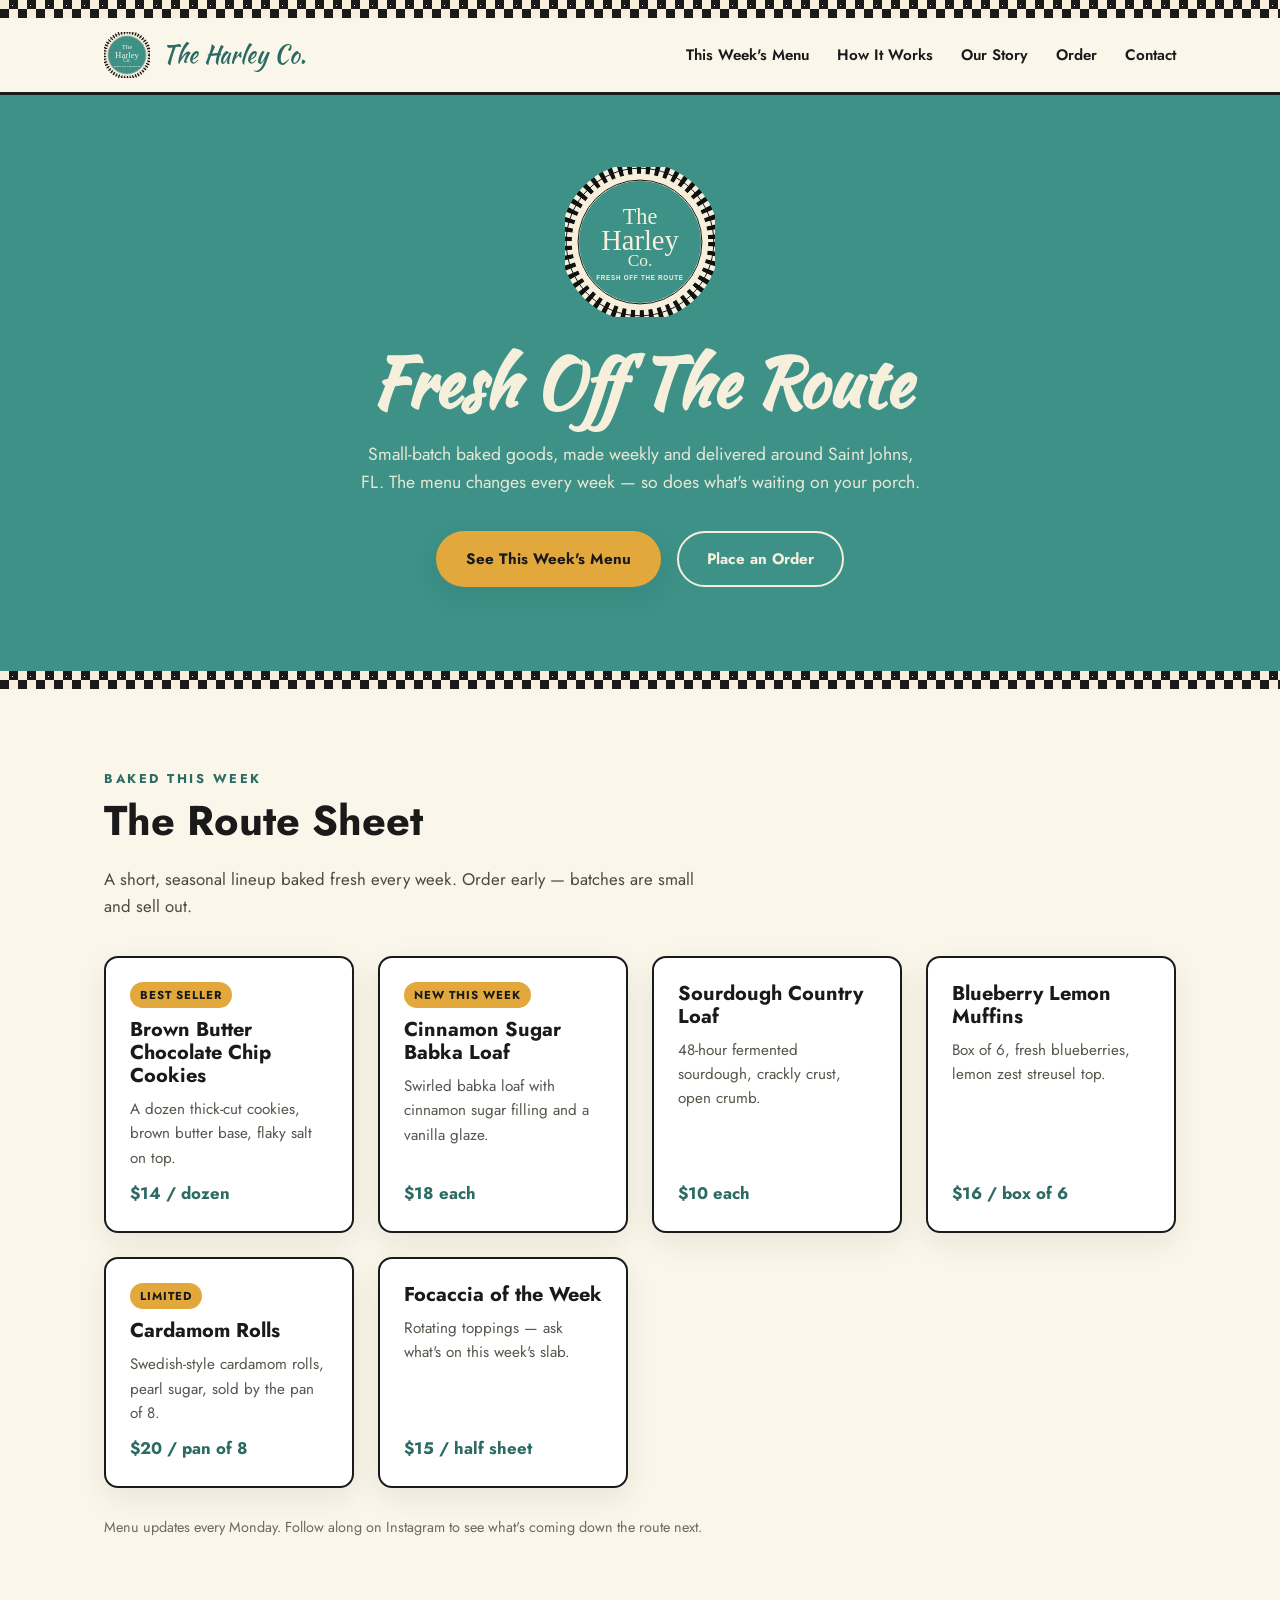
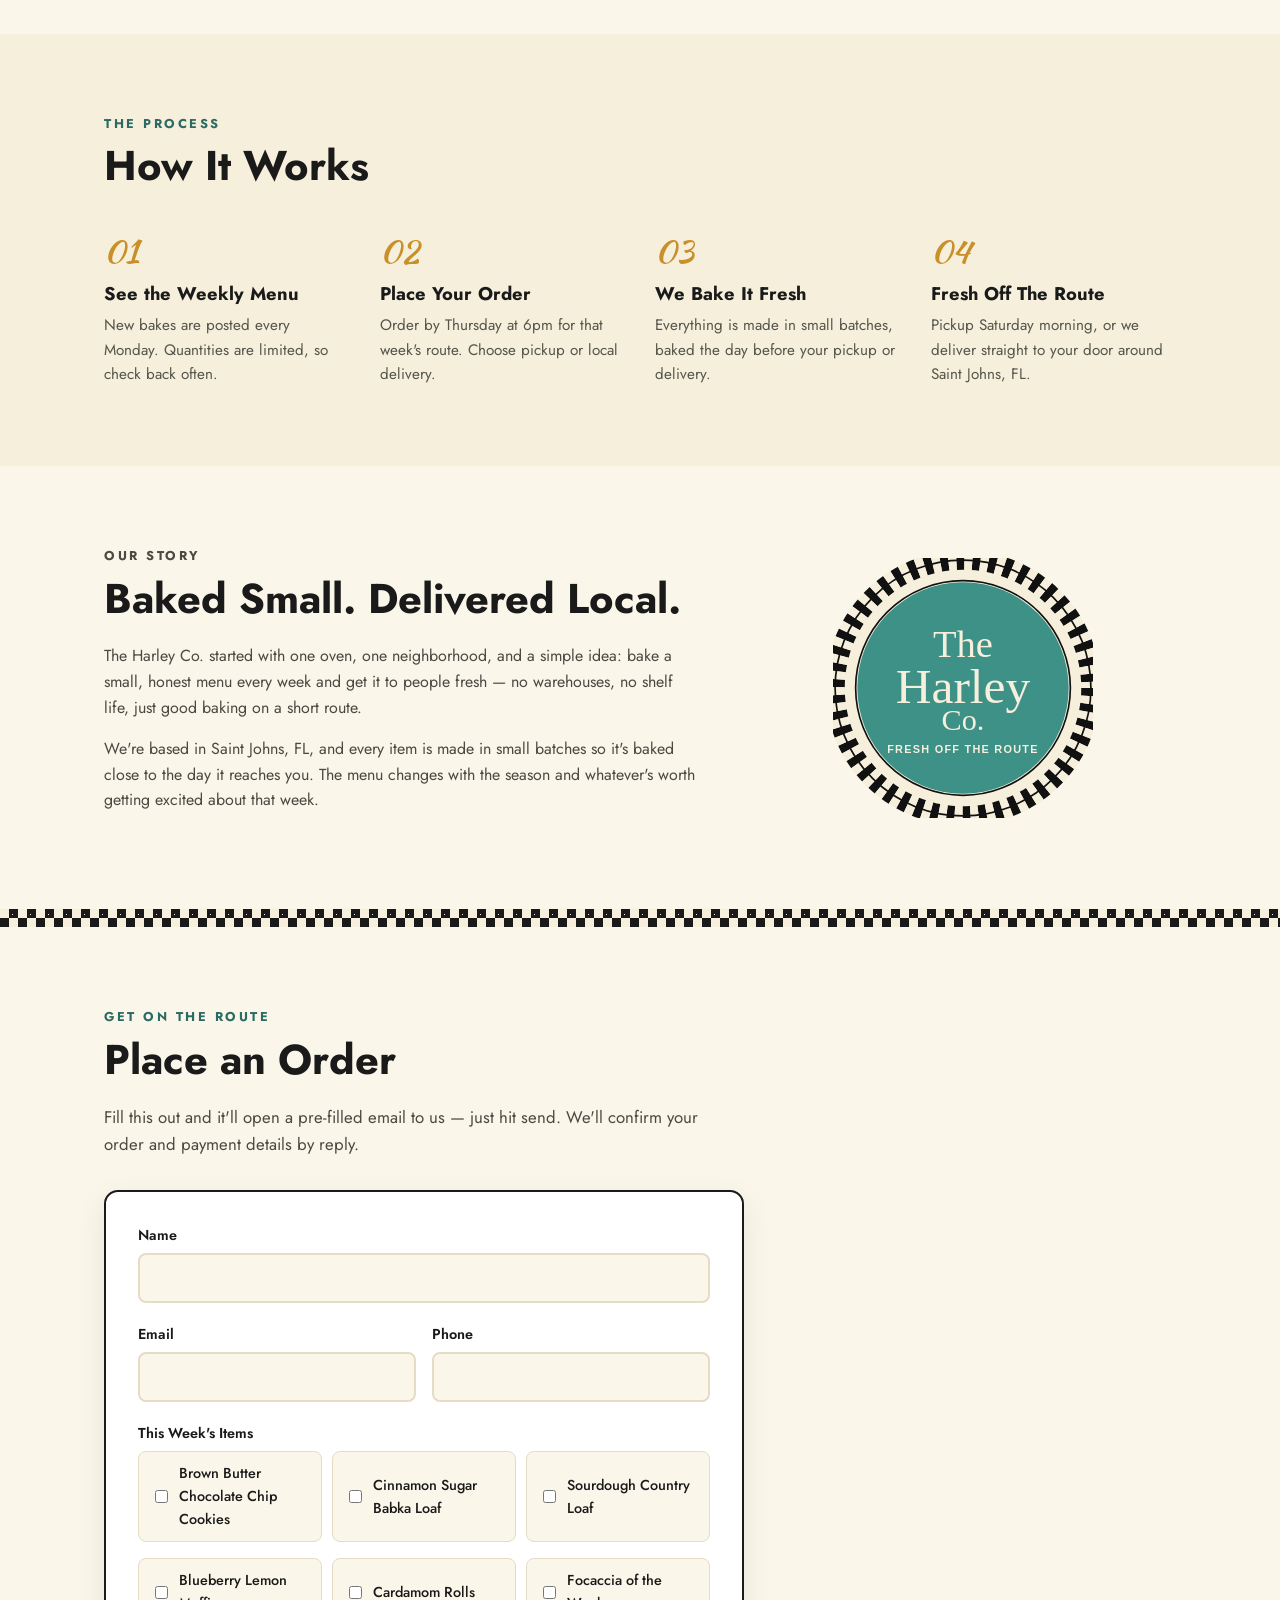
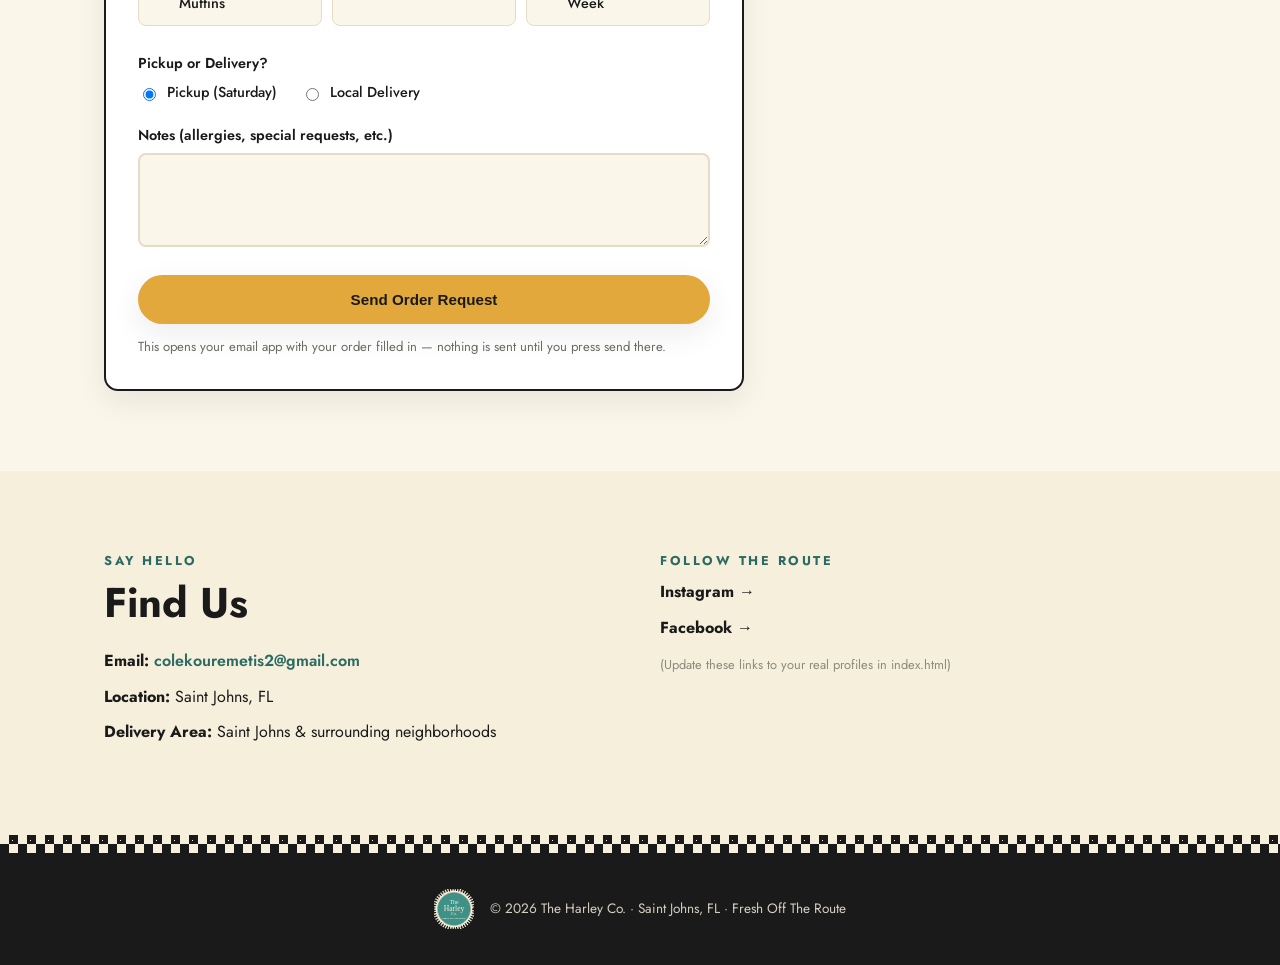
==== index.html @ 3309c350 "Initial version of The Harley Co. landing page" ====
<!doctype html>
<html lang="en">
<head>
<meta charset="UTF-8">
<meta name="viewport" content="width=device-width, initial-scale=1.0">
<title>The Harley Co. | Fresh Off The Route — Saint Johns, FL</title>
<meta name="description" content="The Harley Co. bakes small-batch goods every week in Saint Johns, FL. See this week's menu and order for pickup or delivery.">
<link rel="icon" type="image/svg+xml" href="images/logo.svg">

<link rel="preconnect" href="https://fonts.googleapis.com">
<link rel="preconnect" href="https://fonts.gstatic.com" crossorigin>
<link href="https://fonts.googleapis.com/css2?family=Kaushan+Script&family=Jost:wght@400;500;600;700;800&display=swap" rel="stylesheet">

<link rel="stylesheet" href="css/styles.css">
</head>
<body>

<div class="checker-strip" aria-hidden="true"></div>

<header class="site-header">
  <div class="wrap header-inner">
    <a href="#top" class="brand">
      <img src="images/logo.svg" alt="The Harley Co. logo" class="brand-logo">
      <span class="brand-name">The Harley Co.</span>
    </a>

    <nav class="site-nav" id="site-nav">
      <a href="#menu">This Week's Menu</a>
      <a href="#how-it-works">How It Works</a>
      <a href="#about">Our Story</a>
      <a href="#order">Order</a>
      <a href="#contact">Contact</a>
    </nav>

    <button class="nav-toggle" id="nav-toggle" aria-label="Toggle menu" aria-expanded="false" aria-controls="site-nav">
      <span></span><span></span><span></span>
    </button>
  </div>
</header>

<main id="top">

  <!-- HERO -->
  <section class="hero">
    <div class="wrap hero-inner">
      <img src="images/logo.svg" alt="The Harley Co. badge" class="hero-badge">
      <h1>Fresh Off The Route</h1>
      <p class="hero-sub">
        Small-batch baked goods, made weekly and delivered around Saint Johns, FL.
        The menu changes every week &mdash; so does what's waiting on your porch.
      </p>
      <div class="hero-actions">
        <a href="#menu" class="btn btn-primary">See This Week's Menu</a>
        <a href="#order" class="btn btn-outline">Place an Order</a>
      </div>
    </div>
  </section>

  <div class="checker-strip" aria-hidden="true"></div>

  <!-- THIS WEEK'S MENU -->
  <section id="menu" class="section">
    <div class="wrap">
      <p class="eyebrow">Baked This Week</p>
      <h2>The Route Sheet</h2>
      <p class="section-lede">
        A short, seasonal lineup baked fresh every week. Order early &mdash; batches are small and sell out.
      </p>

      <div class="menu-grid" id="menu-grid">
        <!-- populated by js/menu-data.js -->
      </div>

      <p class="menu-note">
        Menu updates every Monday. Follow along on Instagram to see what's coming down the route next.
      </p>
    </div>
  </section>

  <!-- HOW IT WORKS -->
  <section id="how-it-works" class="section section-alt">
    <div class="wrap">
      <p class="eyebrow">The Process</p>
      <h2>How It Works</h2>

      <div class="steps">
        <div class="step">
          <span class="step-num">01</span>
          <h3>See the Weekly Menu</h3>
          <p>New bakes are posted every Monday. Quantities are limited, so check back often.</p>
        </div>
        <div class="step">
          <span class="step-num">02</span>
          <h3>Place Your Order</h3>
          <p>Order by Thursday at 6pm for that week's route. Choose pickup or local delivery.</p>
        </div>
        <div class="step">
          <span class="step-num">03</span>
          <h3>We Bake It Fresh</h3>
          <p>Everything is made in small batches, baked the day before your pickup or delivery.</p>
        </div>
        <div class="step">
          <span class="step-num">04</span>
          <h3>Fresh Off The Route</h3>
          <p>Pickup Saturday morning, or we deliver straight to your door around Saint Johns, FL.</p>
        </div>
      </div>
    </div>
  </section>

  <!-- ABOUT -->
  <section id="about" class="section about">
    <div class="wrap about-inner">
      <div class="about-text">
        <p class="eyebrow">Our Story</p>
        <h2>Baked Small. Delivered Local.</h2>
        <p>
          The Harley Co. started with one oven, one neighborhood, and a simple idea:
          bake a small, honest menu every week and get it to people fresh &mdash; no
          warehouses, no shelf life, just good baking on a short route.
        </p>
        <p>
          We're based in Saint Johns, FL, and every item is made in small batches so
          it's baked close to the day it reaches you. The menu changes with the season
          and whatever's worth getting excited about that week.
        </p>
      </div>
      <div class="about-badge">
        <img src="images/logo.svg" alt="The Harley Co. badge">
      </div>
    </div>
  </section>

  <div class="checker-strip" aria-hidden="true"></div>

  <!-- ORDER FORM -->
  <section id="order" class="section">
    <div class="wrap">
      <p class="eyebrow">Get On The Route</p>
      <h2>Place an Order</h2>
      <p class="section-lede">
        Fill this out and it'll open a pre-filled email to us &mdash; just hit send.
        We'll confirm your order and payment details by reply.
      </p>

      <form id="order-form" class="order-form">
        <div class="form-row">
          <label for="name">Name</label>
          <input type="text" id="name" name="name" required>
        </div>

        <div class="form-row two-col">
          <div>
            <label for="email">Email</label>
            <input type="email" id="email" name="email" required>
          </div>
          <div>
            <label for="phone">Phone</label>
            <input type="tel" id="phone" name="phone">
          </div>
        </div>

        <div class="form-row">
          <label>This Week's Items</label>
          <div class="checkbox-grid" id="order-items">
            <!-- populated by js/menu-data.js -->
          </div>
        </div>

        <div class="form-row">
          <label>Pickup or Delivery?</label>
          <div class="radio-row">
            <label class="radio-option"><input type="radio" name="fulfillment" value="Pickup" checked> Pickup (Saturday)</label>
            <label class="radio-option"><input type="radio" name="fulfillment" value="Delivery"> Local Delivery</label>
          </div>
        </div>

        <div class="form-row" id="address-row" hidden>
          <label for="address">Delivery Address</label>
          <input type="text" id="address" name="address" placeholder="Street, Saint Johns, FL">
        </div>

        <div class="form-row">
          <label for="notes">Notes (allergies, special requests, etc.)</label>
          <textarea id="notes" name="notes" rows="3"></textarea>
        </div>

        <button type="submit" class="btn btn-primary btn-wide">Send Order Request</button>
        <p class="form-note">This opens your email app with your order filled in &mdash; nothing is sent until you press send there.</p>
      </form>
    </div>
  </section>

  <!-- CONTACT / SOCIAL -->
  <section id="contact" class="section section-alt contact">
    <div class="wrap contact-inner">
      <div>
        <p class="eyebrow">Say Hello</p>
        <h2>Find Us</h2>
        <ul class="contact-list">
          <li><strong>Email:</strong> <a href="mailto:colekouremetis2@gmail.com">colekouremetis2@gmail.com</a></li>
          <li><strong>Location:</strong> Saint Johns, FL</li>
          <li><strong>Delivery Area:</strong> Saint Johns &amp; surrounding neighborhoods</li>
        </ul>
      </div>
      <div class="social-block">
        <p class="eyebrow">Follow The Route</p>
        <div class="social-links">
          <a href="https://instagram.com" target="_blank" rel="noopener noreferrer">Instagram &rarr;</a>
          <a href="https://facebook.com" target="_blank" rel="noopener noreferrer">Facebook &rarr;</a>
        </div>
        <p class="social-note">(Update these links to your real profiles in index.html)</p>
      </div>
    </div>
  </section>

</main>

<div class="checker-strip" aria-hidden="true"></div>

<footer class="site-footer">
  <div class="wrap footer-inner">
    <img src="images/logo.svg" alt="The Harley Co. logo" class="footer-logo">
    <p>&copy; <span id="year"></span> The Harley Co. &middot; Saint Johns, FL &middot; Fresh Off The Route</p>
  </div>
</footer>

<script src="js/menu-data.js"></script>
<script src="js/main.js"></script>
</body>
</html>
---- css/styles.css ----
/* ---------- Design tokens ---------- */
:root {
  --teal: #3d9187;
  --teal-dark: #2c6b63;
  --cream: #f5efdc;
  --cream-soft: #faf6ea;
  --ink: #1a1a1a;
  --mustard: #e2a83c;
  --mustard-dark: #c98f28;
  --line: #e4dcc4;

  --font-script: 'Kaushan Script', 'Brush Script MT', cursive;
  --font-body: 'Jost', 'Segoe UI', Arial, sans-serif;

  --radius: 14px;
  --shadow: 0 10px 30px rgba(26, 26, 26, 0.08);
}

* { box-sizing: border-box; }

html { scroll-behavior: smooth; }

body {
  margin: 0;
  font-family: var(--font-body);
  color: var(--ink);
  background: var(--cream-soft);
  line-height: 1.6;
}

img { max-width: 100%; display: block; }

.wrap {
  max-width: 1120px;
  margin: 0 auto;
  padding: 0 24px;
}

a { color: inherit; }

h1, h2, h3 { line-height: 1.15; margin: 0 0 0.5em; }

.eyebrow {
  font-weight: 700;
  letter-spacing: 2.5px;
  text-transform: uppercase;
  font-size: 0.8rem;
  color: var(--teal-dark);
  margin: 0 0 8px;
}

.section-lede {
  max-width: 620px;
  color: #4a4a42;
  font-size: 1.05rem;
}

/* ---------- Checker strip ---------- */
.checker-strip {
  height: 18px;
  background-image:
    linear-gradient(45deg, var(--ink) 25%, transparent 25%),
    linear-gradient(-45deg, var(--ink) 25%, transparent 25%),
    linear-gradient(45deg, transparent 75%, var(--ink) 75%),
    linear-gradient(-45deg, transparent 75%, var(--ink) 75%);
  background-size: 18px 18px;
  background-position: 0 0, 0 9px, 9px -9px, -9px 0px;
  background-color: var(--cream);
}

/* ---------- Buttons ---------- */
.btn {
  display: inline-block;
  padding: 14px 28px;
  border-radius: 999px;
  font-weight: 700;
  font-size: 0.95rem;
  text-decoration: none;
  border: 2px solid transparent;
  cursor: pointer;
  transition: transform 0.15s ease, box-shadow 0.15s ease, background 0.15s ease;
}
.btn:hover { transform: translateY(-2px); }

.btn-primary {
  background: var(--mustard);
  color: var(--ink);
  box-shadow: var(--shadow);
}
.btn-primary:hover { background: var(--mustard-dark); }

.btn-outline {
  background: transparent;
  border-color: var(--cream);
  color: var(--cream);
}
.btn-outline:hover { background: rgba(245, 239, 220, 0.12); }

.btn-wide { width: 100%; text-align: center; }

/* ---------- Header ---------- */
.site-header {
  position: sticky;
  top: 0;
  z-index: 50;
  background: var(--cream-soft);
  border-bottom: 3px solid var(--ink);
}

.header-inner {
  display: flex;
  align-items: center;
  justify-content: space-between;
  padding-top: 14px;
  padding-bottom: 14px;
}

.brand {
  display: flex;
  align-items: center;
  gap: 12px;
  text-decoration: none;
  color: var(--ink);
}

.brand-logo {
  width: 46px;
  height: 46px;
}

.brand-name {
  font-family: var(--font-script);
  font-size: 1.5rem;
  color: var(--teal-dark);
}

.site-nav {
  display: flex;
  gap: 28px;
}

.site-nav a {
  text-decoration: none;
  font-weight: 600;
  font-size: 0.95rem;
  color: var(--ink);
  position: relative;
}
.site-nav a:hover { color: var(--teal-dark); }

.nav-toggle {
  display: none;
  flex-direction: column;
  justify-content: center;
  gap: 5px;
  width: 40px;
  height: 40px;
  background: none;
  border: none;
  cursor: pointer;
}
.nav-toggle span {
  display: block;
  height: 3px;
  border-radius: 2px;
  background: var(--ink);
}

/* ---------- Hero ---------- */
.hero {
  background: var(--teal);
  color: var(--cream);
  text-align: center;
  padding: 72px 0 84px;
}

.hero-badge {
  width: 150px;
  height: 150px;
  margin: 0 auto 28px;
}

.hero h1 {
  font-family: var(--font-script);
  font-size: clamp(2.6rem, 6vw, 4.2rem);
  color: var(--cream);
  margin-bottom: 18px;
}

.hero-sub {
  max-width: 560px;
  margin: 0 auto 34px;
  font-size: 1.1rem;
  color: rgba(245, 239, 220, 0.92);
}

.hero-actions {
  display: flex;
  gap: 16px;
  justify-content: center;
  flex-wrap: wrap;
}

/* ---------- Sections ---------- */
.section {
  padding: 80px 0;
}

.section-alt {
  background: var(--cream);
}

.section h2 {
  font-size: clamp(1.9rem, 3.5vw, 2.6rem);
}

/* ---------- Menu grid ---------- */
.menu-grid {
  display: grid;
  grid-template-columns: repeat(auto-fit, minmax(240px, 1fr));
  gap: 24px;
  margin-top: 36px;
}

.menu-card {
  background: #fff;
  border: 2px solid var(--ink);
  border-radius: var(--radius);
  padding: 24px;
  box-shadow: var(--shadow);
  display: flex;
  flex-direction: column;
  gap: 10px;
}

.menu-card .tag {
  align-self: flex-start;
  background: var(--mustard);
  color: var(--ink);
  font-size: 0.72rem;
  font-weight: 700;
  letter-spacing: 1px;
  text-transform: uppercase;
  padding: 4px 10px;
  border-radius: 999px;
}

.menu-card h3 {
  font-size: 1.25rem;
  margin: 0;
}

.menu-card p {
  margin: 0;
  color: #55554c;
  font-size: 0.95rem;
  flex-grow: 1;
}

.menu-card .price {
  font-weight: 700;
  color: var(--teal-dark);
  font-size: 1.05rem;
}

.menu-note {
  margin-top: 28px;
  font-size: 0.9rem;
  color: #6b6b60;
}

/* ---------- Steps ---------- */
.steps {
  display: grid;
  grid-template-columns: repeat(auto-fit, minmax(220px, 1fr));
  gap: 30px;
  margin-top: 36px;
}

.step-num {
  font-family: var(--font-script);
  font-size: 2rem;
  color: var(--mustard-dark);
}

.step h3 { margin-top: 6px; font-size: 1.15rem; }
.step p { color: #55554c; margin: 0; font-size: 0.95rem; }

/* ---------- About ---------- */
.about-inner {
  display: grid;
  grid-template-columns: 1.4fr 1fr;
  gap: 48px;
  align-items: center;
}

.about-text p { color: #4a4a42; }

.about-badge img {
  max-width: 260px;
  margin: 0 auto;
}

/* ---------- Order form ---------- */
.order-form {
  margin-top: 32px;
  max-width: 640px;
  background: #fff;
  border: 2px solid var(--ink);
  border-radius: var(--radius);
  padding: 32px;
  box-shadow: var(--shadow);
}

.form-row { margin-bottom: 20px; }

.form-row.two-col {
  display: grid;
  grid-template-columns: 1fr 1fr;
  gap: 16px;
}

label {
  display: block;
  font-weight: 600;
  font-size: 0.9rem;
  margin-bottom: 6px;
}

input[type="text"],
input[type="email"],
input[type="tel"],
textarea {
  width: 100%;
  padding: 12px 14px;
  border: 2px solid var(--line);
  border-radius: 8px;
  font-family: inherit;
  font-size: 0.95rem;
  background: var(--cream-soft);
}

input:focus, textarea:focus {
  outline: none;
  border-color: var(--teal);
}

.checkbox-grid {
  display: grid;
  grid-template-columns: repeat(auto-fit, minmax(180px, 1fr));
  gap: 10px;
}

.checkbox-option {
  display: flex;
  align-items: center;
  gap: 8px;
  font-weight: 500;
  font-size: 0.9rem;
  background: var(--cream-soft);
  border: 1px solid var(--line);
  border-radius: 8px;
  padding: 10px 12px;
}

.radio-row {
  display: flex;
  gap: 24px;
  flex-wrap: wrap;
}

.radio-option {
  display: flex;
  align-items: center;
  gap: 8px;
  font-weight: 500;
  margin: 0;
}

.form-note {
  font-size: 0.82rem;
  color: #6b6b60;
  margin-top: 12px;
  margin-bottom: 0;
}

/* ---------- Contact ---------- */
.contact-inner {
  display: grid;
  grid-template-columns: 1fr 1fr;
  gap: 40px;
}

.contact-list {
  list-style: none;
  padding: 0;
  margin: 0;
}
.contact-list li { margin-bottom: 10px; }
.contact-list a { color: var(--teal-dark); font-weight: 600; text-decoration: none; }

.social-links {
  display: flex;
  flex-direction: column;
  gap: 10px;
  margin-top: 6px;
}
.social-links a {
  font-weight: 700;
  text-decoration: none;
  color: var(--ink);
}
.social-links a:hover { color: var(--teal-dark); }

.social-note {
  font-size: 0.8rem;
  color: #8a8a7d;
  margin-top: 14px;
}

/* ---------- Footer ---------- */
.site-footer {
  background: var(--ink);
  color: var(--cream);
  padding: 36px 0;
}

.footer-inner {
  display: flex;
  align-items: center;
  gap: 16px;
  justify-content: center;
  flex-wrap: wrap;
  text-align: center;
}

.footer-logo {
  width: 40px;
  height: 40px;
}

.footer-inner p {
  margin: 0;
  font-size: 0.85rem;
  color: rgba(245, 239, 220, 0.85);
}

/* ---------- Responsive ---------- */
@media (max-width: 860px) {
  .about-inner { grid-template-columns: 1fr; }
  .about-badge { order: -1; }
  .contact-inner { grid-template-columns: 1fr; }
}

@media (max-width: 720px) {
  .site-nav {
    position: absolute;
    top: 100%;
    left: 0;
    right: 0;
    background: var(--cream-soft);
    flex-direction: column;
    gap: 0;
    border-bottom: 3px solid var(--ink);
    max-height: 0;
    overflow: hidden;
    transition: max-height 0.25s ease;
  }
  .site-nav.open { max-height: 400px; }
  .site-nav a {
    padding: 16px 24px;
    border-top: 1px solid var(--line);
  }
  .nav-toggle { display: flex; }
  .form-row.two-col { grid-template-columns: 1fr; }
}
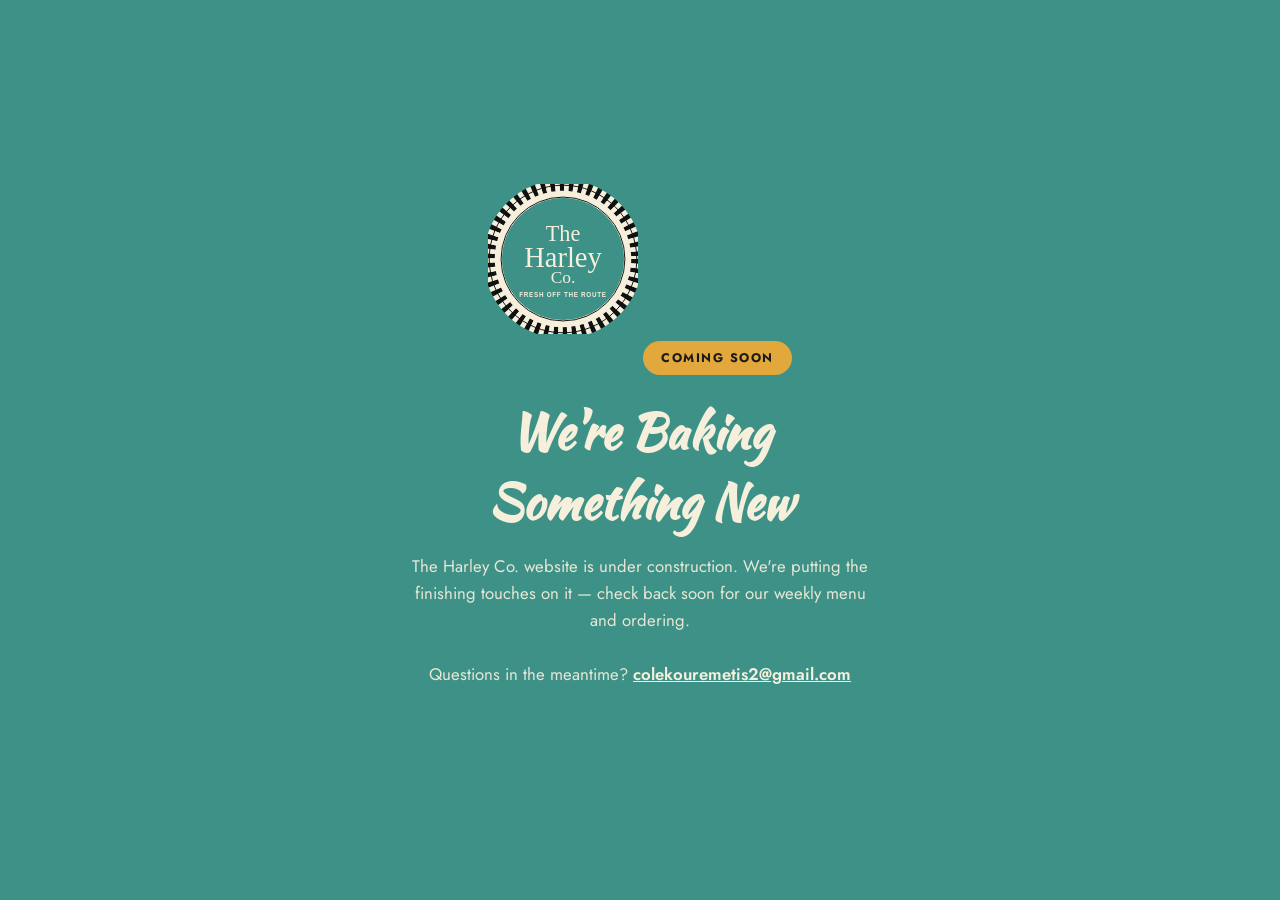
==== commit 29cfdb85: "Add temporary under-construction page, move full site to site.html" ====
--- a/index.html
+++ b/index.html
@@ -3,229 +3,86 @@
 <head>
 <meta charset="UTF-8">
 <meta name="viewport" content="width=device-width, initial-scale=1.0">
-<title>The Harley Co. | Fresh Off The Route — Saint Johns, FL</title>
-<meta name="description" content="The Harley Co. bakes small-batch goods every week in Saint Johns, FL. See this week's menu and order for pickup or delivery.">
+<title>The Harley Co. | Coming Soon</title>
+<meta name="description" content="The Harley Co. — Fresh Off The Route. Our site is coming soon.">
 <link rel="icon" type="image/svg+xml" href="images/logo.svg">
 
 <link rel="preconnect" href="https://fonts.googleapis.com">
 <link rel="preconnect" href="https://fonts.gstatic.com" crossorigin>
 <link href="https://fonts.googleapis.com/css2?family=Kaushan+Script&family=Jost:wght@400;500;600;700;800&display=swap" rel="stylesheet">
 
-<link rel="stylesheet" href="css/styles.css">
+<style>
+  :root {
+    --teal: #3d9187;
+    --cream: #f5efdc;
+    --ink: #1a1a1a;
+    --mustard: #e2a83c;
+  }
+  * { box-sizing: border-box; }
+  html, body {
+    margin: 0;
+    height: 100%;
+  }
+  body {
+    font-family: 'Jost', 'Segoe UI', Arial, sans-serif;
+    background: var(--teal);
+    color: var(--cream);
+    display: flex;
+    align-items: center;
+    justify-content: center;
+    text-align: center;
+    padding: 24px;
+  }
+  .wrap {
+    max-width: 460px;
+  }
+  .badge {
+    width: 150px;
+    height: 150px;
+    margin: 0 auto 28px;
+  }
+  h1 {
+    font-family: 'Kaushan Script', 'Brush Script MT', cursive;
+    font-size: clamp(2.2rem, 7vw, 3rem);
+    margin: 0 0 16px;
+  }
+  p {
+    font-size: 1.05rem;
+    line-height: 1.6;
+    color: rgba(245, 239, 220, 0.92);
+    margin: 0 0 28px;
+  }
+  .pill {
+    display: inline-block;
+    background: var(--mustard);
+    color: var(--ink);
+    font-weight: 700;
+    font-size: 0.78rem;
+    letter-spacing: 1.5px;
+    text-transform: uppercase;
+    padding: 8px 18px;
+    border-radius: 999px;
+    margin-bottom: 22px;
+  }
+  a.email {
+    color: var(--cream);
+    font-weight: 600;
+    text-decoration: underline;
+  }
+</style>
 </head>
 <body>
-
-<div class="checker-strip" aria-hidden="true"></div>
-
-<header class="site-header">
-  <div class="wrap header-inner">
-    <a href="#top" class="brand">
-      <img src="images/logo.svg" alt="The Harley Co. logo" class="brand-logo">
-      <span class="brand-name">The Harley Co.</span>
-    </a>
-
-    <nav class="site-nav" id="site-nav">
-      <a href="#menu">This Week's Menu</a>
-      <a href="#how-it-works">How It Works</a>
-      <a href="#about">Our Story</a>
-      <a href="#order">Order</a>
-      <a href="#contact">Contact</a>
-    </nav>
-
-    <button class="nav-toggle" id="nav-toggle" aria-label="Toggle menu" aria-expanded="false" aria-controls="site-nav">
-      <span></span><span></span><span></span>
-    </button>
+  <div class="wrap">
+    <img src="images/logo.svg" alt="The Harley Co. logo" class="badge">
+    <span class="pill">Coming Soon</span>
+    <h1>We're Baking Something New</h1>
+    <p>
+      The Harley Co. website is under construction. We're putting the finishing
+      touches on it &mdash; check back soon for our weekly menu and ordering.
+    </p>
+    <p>
+      Questions in the meantime? <a class="email" href="mailto:colekouremetis2@gmail.com">colekouremetis2@gmail.com</a>
+    </p>
   </div>
-</header>
-
-<main id="top">
-
-  <!-- HERO -->
-  <section class="hero">
-    <div class="wrap hero-inner">
-      <img src="images/logo.svg" alt="The Harley Co. badge" class="hero-badge">
-      <h1>Fresh Off The Route</h1>
-      <p class="hero-sub">
-        Small-batch baked goods, made weekly and delivered around Saint Johns, FL.
-        The menu changes every week &mdash; so does what's waiting on your porch.
-      </p>
-      <div class="hero-actions">
-        <a href="#menu" class="btn btn-primary">See This Week's Menu</a>
-        <a href="#order" class="btn btn-outline">Place an Order</a>
-      </div>
-    </div>
-  </section>
-
-  <div class="checker-strip" aria-hidden="true"></div>
-
-  <!-- THIS WEEK'S MENU -->
-  <section id="menu" class="section">
-    <div class="wrap">
-      <p class="eyebrow">Baked This Week</p>
-      <h2>The Route Sheet</h2>
-      <p class="section-lede">
-        A short, seasonal lineup baked fresh every week. Order early &mdash; batches are small and sell out.
-      </p>
-
-      <div class="menu-grid" id="menu-grid">
-        <!-- populated by js/menu-data.js -->
-      </div>
-
-      <p class="menu-note">
-        Menu updates every Monday. Follow along on Instagram to see what's coming down the route next.
-      </p>
-    </div>
-  </section>
-
-  <!-- HOW IT WORKS -->
-  <section id="how-it-works" class="section section-alt">
-    <div class="wrap">
-      <p class="eyebrow">The Process</p>
-      <h2>How It Works</h2>
-
-      <div class="steps">
-        <div class="step">
-          <span class="step-num">01</span>
-          <h3>See the Weekly Menu</h3>
-          <p>New bakes are posted every Monday. Quantities are limited, so check back often.</p>
-        </div>
-        <div class="step">
-          <span class="step-num">02</span>
-          <h3>Place Your Order</h3>
-          <p>Order by Thursday at 6pm for that week's route. Choose pickup or local delivery.</p>
-        </div>
-        <div class="step">
-          <span class="step-num">03</span>
-          <h3>We Bake It Fresh</h3>
-          <p>Everything is made in small batches, baked the day before your pickup or delivery.</p>
-        </div>
-        <div class="step">
-          <span class="step-num">04</span>
-          <h3>Fresh Off The Route</h3>
-          <p>Pickup Saturday morning, or we deliver straight to your door around Saint Johns, FL.</p>
-        </div>
-      </div>
-    </div>
-  </section>
-
-  <!-- ABOUT -->
-  <section id="about" class="section about">
-    <div class="wrap about-inner">
-      <div class="about-text">
-        <p class="eyebrow">Our Story</p>
-        <h2>Baked Small. Delivered Local.</h2>
-        <p>
-          The Harley Co. started with one oven, one neighborhood, and a simple idea:
-          bake a small, honest menu every week and get it to people fresh &mdash; no
-          warehouses, no shelf life, just good baking on a short route.
-        </p>
-        <p>
-          We're based in Saint Johns, FL, and every item is made in small batches so
-          it's baked close to the day it reaches you. The menu changes with the season
-          and whatever's worth getting excited about that week.
-        </p>
-      </div>
-      <div class="about-badge">
-        <img src="images/logo.svg" alt="The Harley Co. badge">
-      </div>
-    </div>
-  </section>
-
-  <div class="checker-strip" aria-hidden="true"></div>
-
-  <!-- ORDER FORM -->
-  <section id="order" class="section">
-    <div class="wrap">
-      <p class="eyebrow">Get On The Route</p>
-      <h2>Place an Order</h2>
-      <p class="section-lede">
-        Fill this out and it'll open a pre-filled email to us &mdash; just hit send.
-        We'll confirm your order and payment details by reply.
-      </p>
-
-      <form id="order-form" class="order-form">
-        <div class="form-row">
-          <label for="name">Name</label>
-          <input type="text" id="name" name="name" required>
-        </div>
-
-        <div class="form-row two-col">
-          <div>
-            <label for="email">Email</label>
-            <input type="email" id="email" name="email" required>
-          </div>
-          <div>
-            <label for="phone">Phone</label>
-            <input type="tel" id="phone" name="phone">
-          </div>
-        </div>
-
-        <div class="form-row">
-          <label>This Week's Items</label>
-          <div class="checkbox-grid" id="order-items">
-            <!-- populated by js/menu-data.js -->
-          </div>
-        </div>
-
-        <div class="form-row">
-          <label>Pickup or Delivery?</label>
-          <div class="radio-row">
-            <label class="radio-option"><input type="radio" name="fulfillment" value="Pickup" checked> Pickup (Saturday)</label>
-            <label class="radio-option"><input type="radio" name="fulfillment" value="Delivery"> Local Delivery</label>
-          </div>
-        </div>
-
-        <div class="form-row" id="address-row" hidden>
-          <label for="address">Delivery Address</label>
-          <input type="text" id="address" name="address" placeholder="Street, Saint Johns, FL">
-        </div>
-
-        <div class="form-row">
-          <label for="notes">Notes (allergies, special requests, etc.)</label>
-          <textarea id="notes" name="notes" rows="3"></textarea>
-        </div>
-
-        <button type="submit" class="btn btn-primary btn-wide">Send Order Request</button>
-        <p class="form-note">This opens your email app with your order filled in &mdash; nothing is sent until you press send there.</p>
-      </form>
-    </div>
-  </section>
-
-  <!-- CONTACT / SOCIAL -->
-  <section id="contact" class="section section-alt contact">
-    <div class="wrap contact-inner">
-      <div>
-        <p class="eyebrow">Say Hello</p>
-        <h2>Find Us</h2>
-        <ul class="contact-list">
-          <li><strong>Email:</strong> <a href="mailto:colekouremetis2@gmail.com">colekouremetis2@gmail.com</a></li>
-          <li><strong>Location:</strong> Saint Johns, FL</li>
-          <li><strong>Delivery Area:</strong> Saint Johns &amp; surrounding neighborhoods</li>
-        </ul>
-      </div>
-      <div class="social-block">
-        <p class="eyebrow">Follow The Route</p>
-        <div class="social-links">
-          <a href="https://instagram.com" target="_blank" rel="noopener noreferrer">Instagram &rarr;</a>
-          <a href="https://facebook.com" target="_blank" rel="noopener noreferrer">Facebook &rarr;</a>
-        </div>
-        <p class="social-note">(Update these links to your real profiles in index.html)</p>
-      </div>
-    </div>
-  </section>
-
-</main>
-
-<div class="checker-strip" aria-hidden="true"></div>
-
-<footer class="site-footer">
-  <div class="wrap footer-inner">
-    <img src="images/logo.svg" alt="The Harley Co. logo" class="footer-logo">
-    <p>&copy; <span id="year"></span> The Harley Co. &middot; Saint Johns, FL &middot; Fresh Off The Route</p>
-  </div>
-</footer>
-
-<script src="js/menu-data.js"></script>
-<script src="js/main.js"></script>
 </body>
 </html>
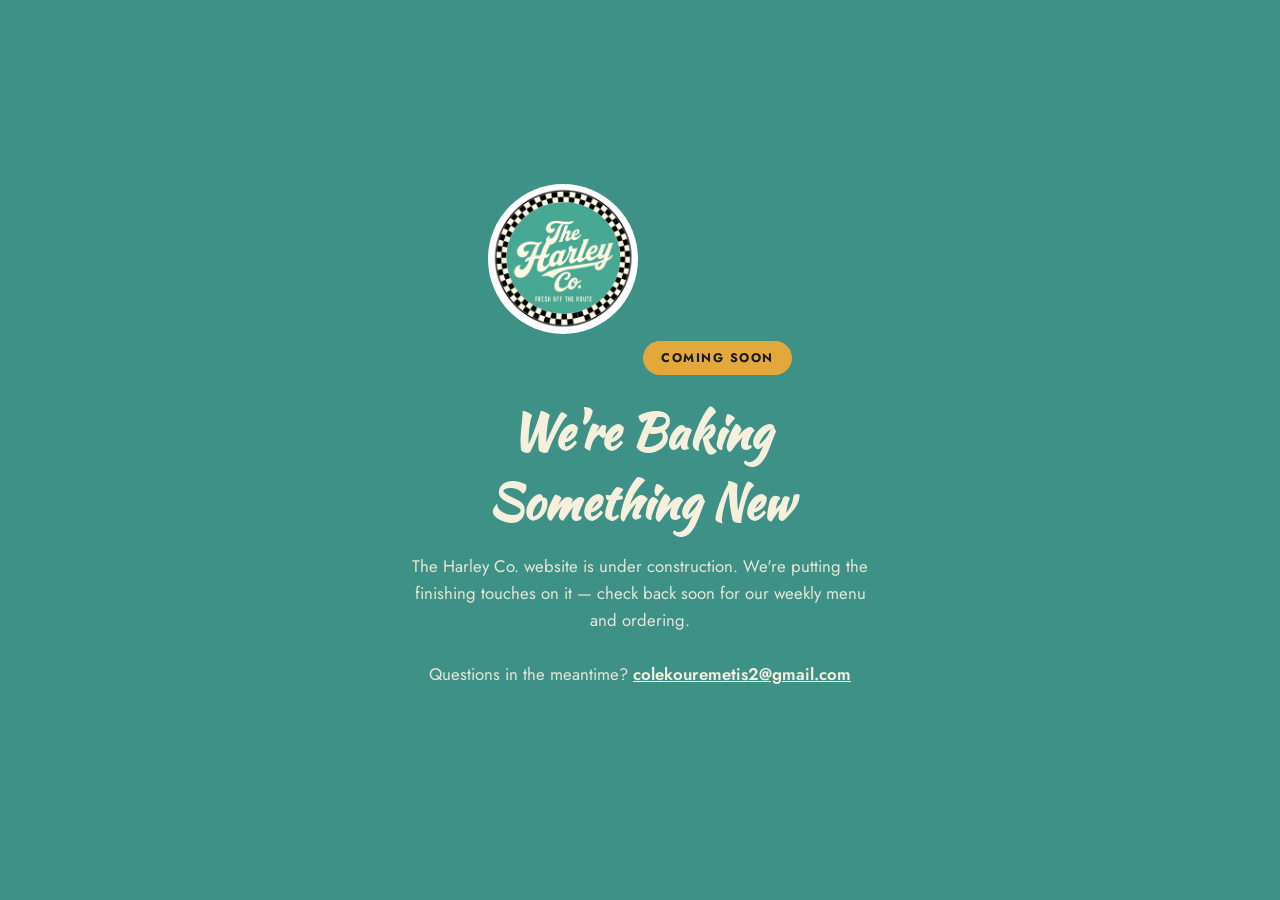
==== commit 213c2c15: "Swap in real logo image" ====
--- a/index.html
+++ b/index.html
@@ -5,7 +5,7 @@
 <meta name="viewport" content="width=device-width, initial-scale=1.0">
 <title>The Harley Co. | Coming Soon</title>
 <meta name="description" content="The Harley Co. — Fresh Off The Route. Our site is coming soon.">
-<link rel="icon" type="image/svg+xml" href="images/logo.svg">
+<link rel="icon" type="image/jpeg" href="images/logo.jpeg">
 
 <link rel="preconnect" href="https://fonts.googleapis.com">
 <link rel="preconnect" href="https://fonts.gstatic.com" crossorigin>
@@ -40,6 +40,8 @@
     width: 150px;
     height: 150px;
     margin: 0 auto 28px;
+    border-radius: 50%;
+    object-fit: cover;
   }
   h1 {
     font-family: 'Kaushan Script', 'Brush Script MT', cursive;
@@ -73,7 +75,7 @@
 </head>
 <body>
   <div class="wrap">
-    <img src="images/logo.svg" alt="The Harley Co. logo" class="badge">
+    <img src="images/logo.jpeg" alt="The Harley Co. logo" class="badge">
     <span class="pill">Coming Soon</span>
     <h1>We're Baking Something New</h1>
     <p>
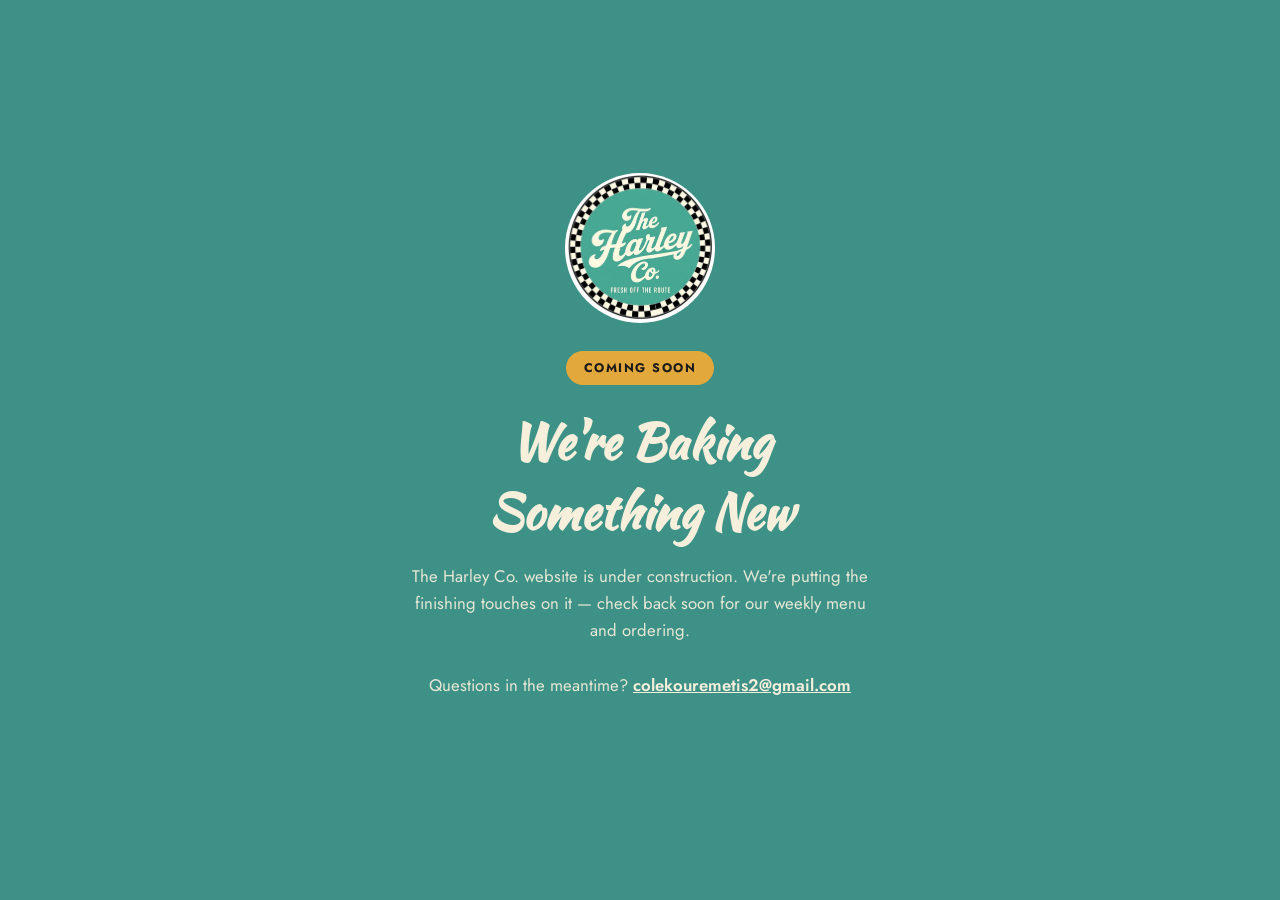
==== commit 8be03ccc: "Thin the visible white border around the logo with a subtle zoom-crop" ====
--- a/index.html
+++ b/index.html
@@ -37,11 +37,18 @@
     max-width: 460px;
   }
   .badge {
+    display: block;
     width: 150px;
     height: 150px;
     margin: 0 auto 28px;
     border-radius: 50%;
+    overflow: hidden;
+  }
+  .logo-zoom {
+    width: 100%;
+    height: 100%;
     object-fit: cover;
+    transform: scale(1.05);
   }
   h1 {
     font-family: 'Kaushan Script', 'Brush Script MT', cursive;
@@ -75,7 +82,7 @@
 </head>
 <body>
   <div class="wrap">
-    <img src="images/logo.jpeg" alt="The Harley Co. logo" class="badge">
+    <span class="badge"><img src="images/logo.jpeg" alt="The Harley Co. logo" class="logo-zoom"></span>
     <span class="pill">Coming Soon</span>
     <h1>We're Baking Something New</h1>
     <p>
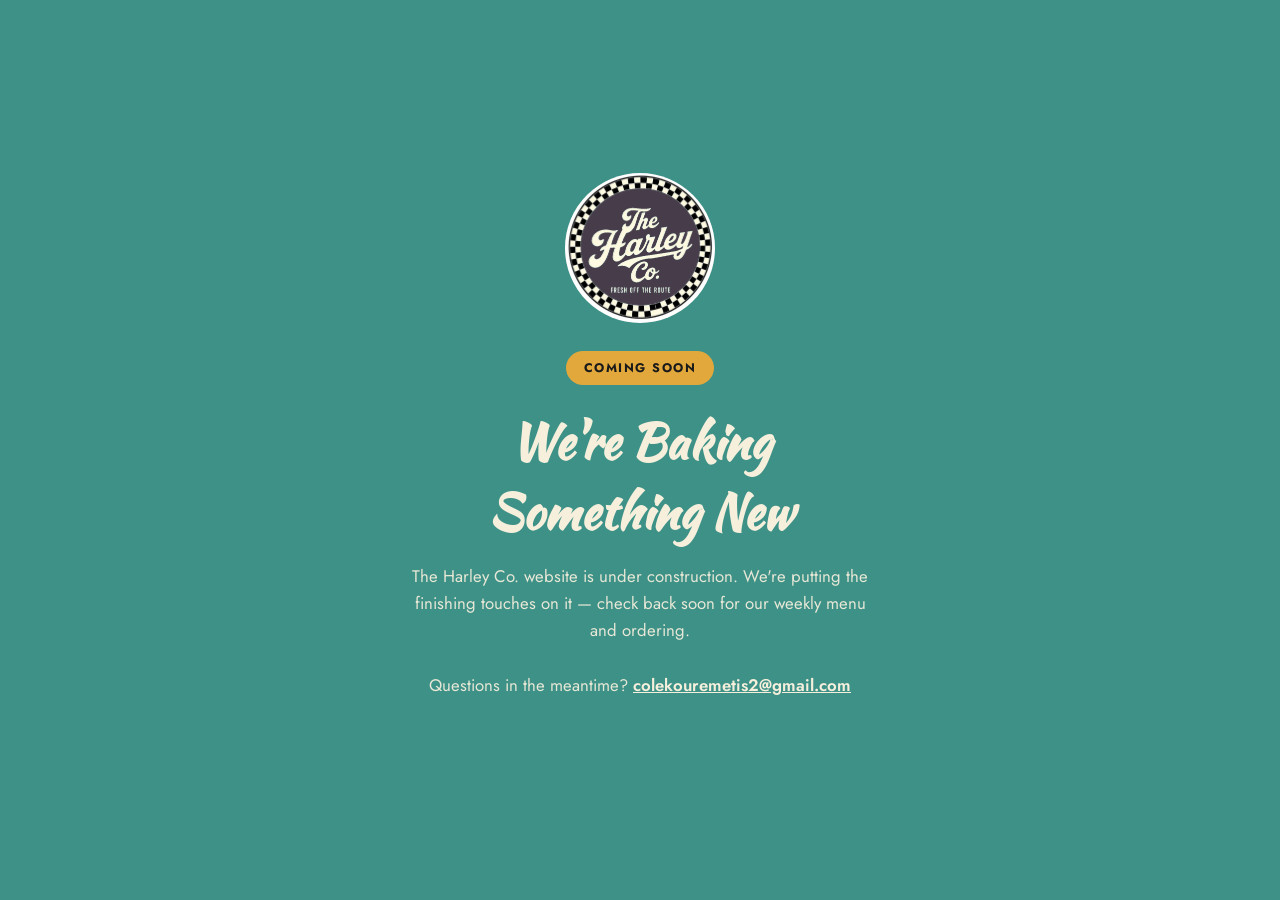
==== commit f5c06baf: "Fix logo graininess: rebuild from pristine original in one clean pass, switch to lossless PNG" ====
--- a/index.html
+++ b/index.html
@@ -5,7 +5,7 @@
 <meta name="viewport" content="width=device-width, initial-scale=1.0">
 <title>The Harley Co. | Coming Soon</title>
 <meta name="description" content="The Harley Co. — Fresh Off The Route. Our site is coming soon.">
-<link rel="icon" type="image/jpeg" href="images/logo.jpeg">
+<link rel="icon" type="image/png" href="images/logo.png">
 
 <link rel="preconnect" href="https://fonts.googleapis.com">
 <link rel="preconnect" href="https://fonts.gstatic.com" crossorigin>
@@ -82,7 +82,7 @@
 </head>
 <body>
   <div class="wrap">
-    <span class="badge"><img src="images/logo.jpeg" alt="The Harley Co. logo" class="logo-zoom"></span>
+    <span class="badge"><img src="images/logo.png" alt="The Harley Co. logo" class="logo-zoom"></span>
     <span class="pill">Coming Soon</span>
     <h1>We're Baking Something New</h1>
     <p>
